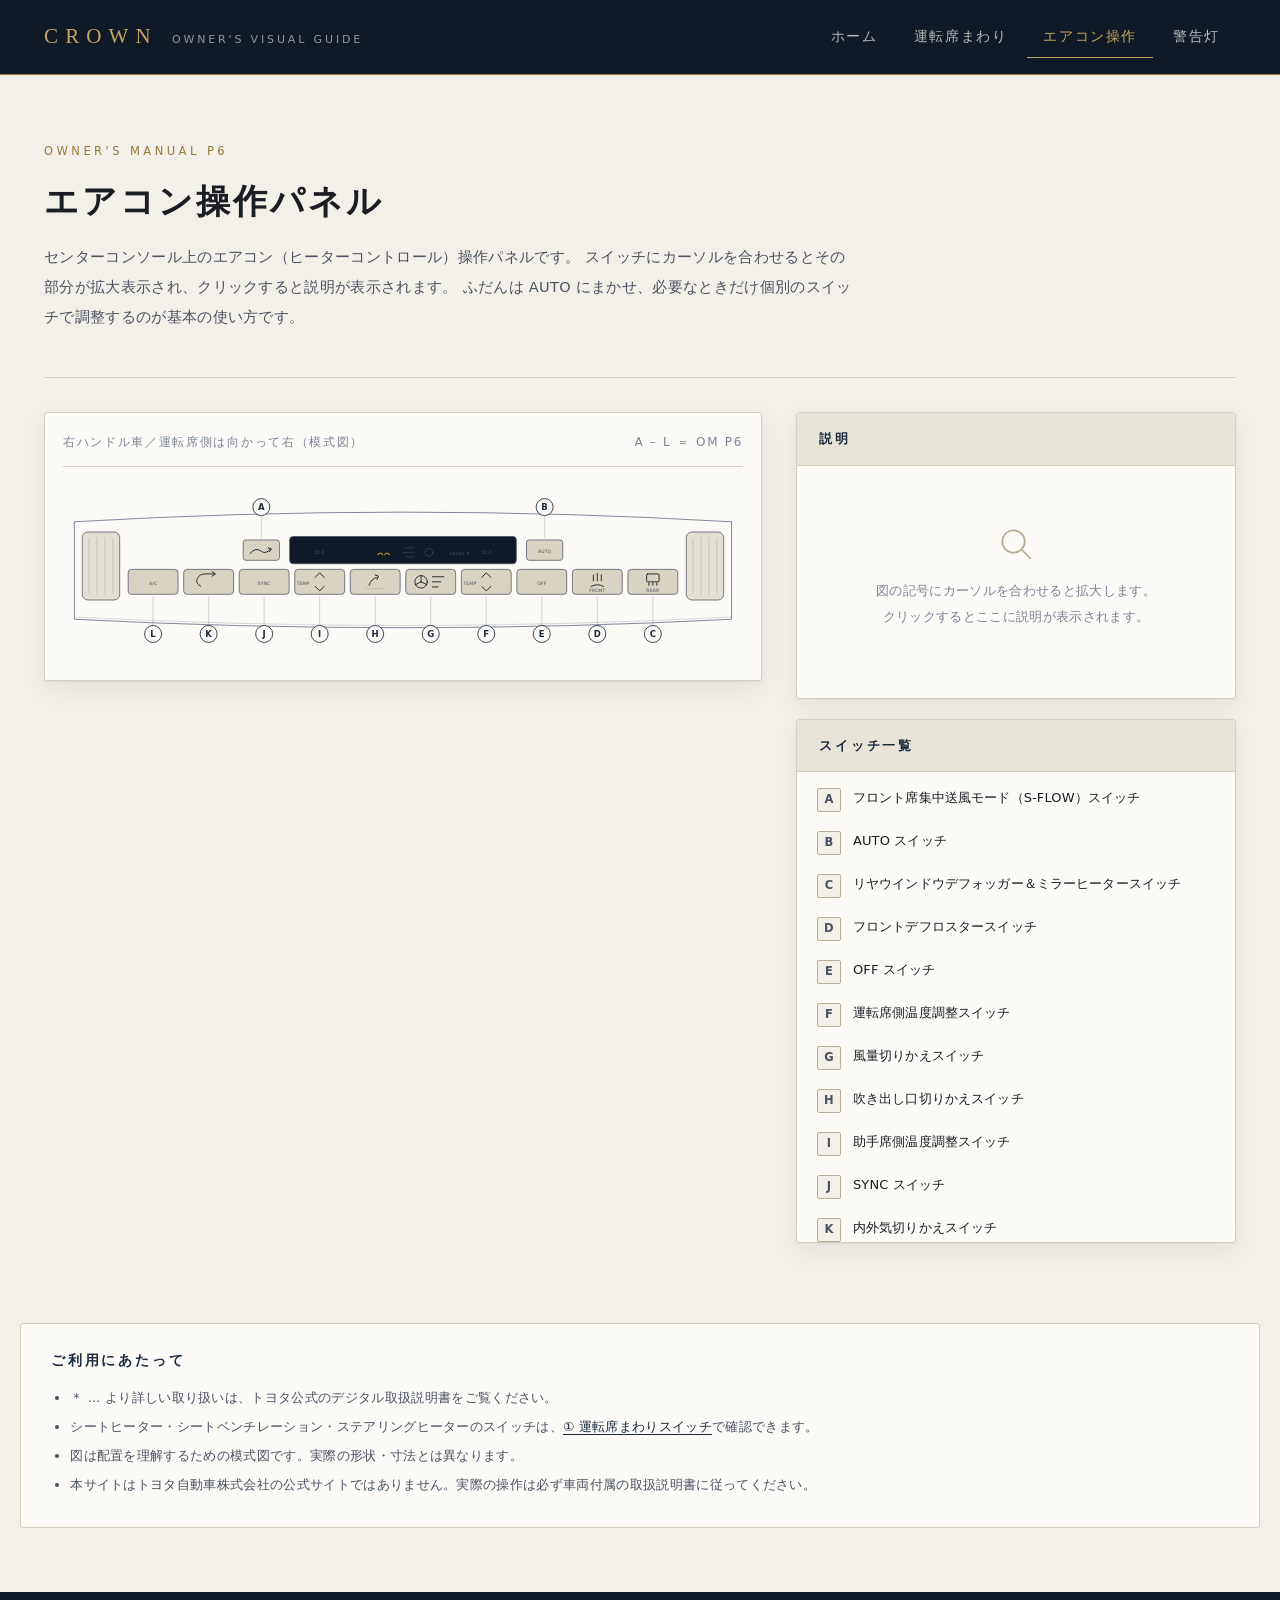
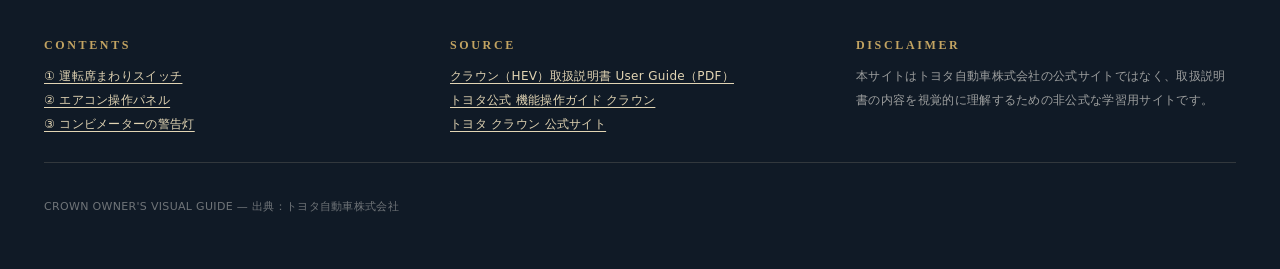
==== climate.html @ cce94509 "エアコン操作パネル・警告灯・トップページを追加 - climate.html: OM P6 のエアコン操作スイッチ A-L - meter.html: OM P7 の警告灯 20 種を緊急度別に整理、" ====
<!DOCTYPE html>
<html lang="ja">
<head>
<meta charset="utf-8">
<meta name="viewport" content="width=device-width, initial-scale=1">
<title>エアコン操作パネル ｜ CROWN オーナーズガイド</title>
<meta name="description" content="トヨタ クラウン（HEV）のエアコン（ヒーターコントロール）操作パネルの各スイッチを、ホバー拡大・クリック説明で確認できます。取扱説明書 P6 に対応。">
<link rel="stylesheet" href="assets/css/style.css">
</head>
<body>

<header class="site-header">
  <div class="wrap site-header__inner">
    <a class="brand" href="index.html">
      <span class="brand__mark">CROWN</span>
      <span class="brand__sub">OWNER'S VISUAL GUIDE</span>
    </a>
    <nav class="site-nav" aria-label="コンテンツ">
      <a href="index.html">ホーム</a>
      <a href="cockpit.html">運転席まわり</a>
      <a href="climate.html" aria-current="page">エアコン操作</a>
      <a href="meter.html">警告灯</a>
    </nav>
  </div>
</header>

<main>

  <div class="wrap">
    <div class="page-head">
      <p class="page-head__eyebrow">OWNER'S MANUAL P6</p>
      <h1>エアコン操作パネル</h1>
      <p class="page-head__lead">
        センターコンソール上のエアコン（ヒーターコントロール）操作パネルです。
        スイッチにカーソルを合わせるとその部分が拡大表示され、クリックすると説明が表示されます。
        ふだんは AUTO にまかせ、必要なときだけ個別のスイッチで調整するのが基本の使い方です。
      </p>
    </div>
  </div>

  <div class="wrap">
    <div class="explorer">

      <!-- ============================ 図 ============================ -->
      <section class="stage" aria-label="エアコン操作パネルの図">
        <div class="stage__caption">
          <span>右ハンドル車／運転席側は向かって右（模式図）</span>
          <span>A – L ＝ OM P6</span>
        </div>

        <svg class="diagram" viewBox="0 60 1200 320" role="img"
             aria-label="エアコン操作パネルの図。各スイッチは記号 A から L で示されています。">

          <!-- ============ アートワーク ============ -->
          <g id="art-climate">

            <!-- パネル土台 -->
            <path class="art-body" d="M20 132 q 580 -34, 1160 0 l 0 172 q -580 30, -1160 0 Z"/>
            <path class="art-hair" d="M20 300 q 580 30, 1160 0"/>

            <!-- 左右の吹き出し口 -->
            <rect class="art-inset" x="34" y="150" width="66" height="120" rx="10"/>
            <path class="art-hair" d="M46 162 V 258 M60 160 V 260 M74 160 V 260 M88 162 V 258"/>
            <rect class="art-inset" x="1100" y="150" width="66" height="120" rx="10"/>
            <path class="art-hair" d="M1112 162 V 258 M1126 160 V 260 M1140 160 V 260 M1154 162 V 258"/>

            <!-- 表示部 -->
            <rect class="art-screen" x="400" y="158" width="400" height="48" rx="6"/>
            <text class="art-micro" x="452" y="188" font-size="20" fill="#bccfe8">20.0</text>
            <text class="art-micro" x="748" y="188" font-size="20" fill="#bccfe8">20.0</text>
            <path class="tell-amb" d="M556 190 q4 -6, 8 0 M568 190 q4 -6, 8 0" stroke-width="1.4" opacity=".9"/>
            <path class="art-hair" d="M600 186 h20 M604 178 h16 M604 194 h16" stroke="#7d8ba3"/>
            <circle class="art-hair" cx="646" cy="186" r="7" stroke="#7d8ba3"/>
            <text class="art-micro" x="700" y="190" fill="#7d8ba3">nanoe X</text>

            <!-- A：S-FLOW -->
            <rect class="art-key" x="318" y="164" width="64" height="36" rx="5"/>
            <path class="art-glyph" d="M330 188 q10 -12, 20 -4 q8 6, 16 -4" stroke-width="1.4"/>
            <path class="art-glyph" d="M362 178 l6 2 -4 5" stroke-width="1.4"/>

            <!-- B：AUTO -->
            <rect class="art-key" x="818" y="164" width="64" height="36" rx="5"/>
            <text class="art-micro" x="850" y="187" font-size="13">AUTO</text>

            <!-- 下段 10 個のスイッチ -->
            <rect class="art-key" x="115" y="216" width="88" height="44" rx="6"/>
            <text class="art-micro" x="159" y="243" font-size="14">A/C</text>

            <rect class="art-key" x="213" y="216" width="88" height="44" rx="6"/>
            <path class="art-glyph" d="M243 246 q-10 -6, -6 -14 q4 -8, 14 -8 h16" stroke-width="1.5"/>
            <path class="art-glyph" d="M263 220 l6 4 -6 4" stroke-width="1.5"/>

            <rect class="art-key" x="311" y="216" width="88" height="44" rx="6"/>
            <text class="art-micro" x="355" y="243" font-size="13">SYNC</text>

            <rect class="art-key" x="409" y="216" width="88" height="44" rx="6"/>
            <path class="art-glyph" d="M445 230 l8 -8 8 8" stroke-width="1.6"/>
            <path class="art-glyph" d="M445 246 l8 8 8 -8" stroke-width="1.6"/>
            <text class="art-micro" x="424" y="243" font-size="8">TEMP</text>

            <rect class="art-key" x="507" y="216" width="88" height="44" rx="6"/>
            <path class="art-glyph" d="M540 244 q4 -12, 14 -14" stroke-width="1.5"/>
            <path class="art-glyph" d="M551 226 l6 2 -3 6" stroke-width="1.5"/>
            <path class="art-hair" d="M534 250 h32"/>

            <rect class="art-key" x="605" y="216" width="88" height="44" rx="6"/>
            <circle class="art-glyph" cx="632" cy="238" r="11" stroke-width="1.4"/>
            <path class="art-glyph" d="M632 238 V 227 M632 238 l10 5 M632 238 l-10 5" stroke-width="1.4"/>
            <path class="art-glyph" d="M652 229 h20 M652 238 h15 M652 247 h10" stroke-width="1.4"/>

            <rect class="art-key" x="703" y="216" width="88" height="44" rx="6"/>
            <path class="art-glyph" d="M739 230 l8 -8 8 8" stroke-width="1.6"/>
            <path class="art-glyph" d="M739 246 l8 8 8 -8" stroke-width="1.6"/>
            <text class="art-micro" x="718" y="243" font-size="8">TEMP</text>

            <rect class="art-key" x="801" y="216" width="88" height="44" rx="6"/>
            <text class="art-micro" x="845" y="243" font-size="14">OFF</text>

            <rect class="art-key" x="899" y="216" width="88" height="44" rx="6"/>
            <path class="art-glyph" d="M932 246 q11 -6, 22 0" stroke-width="1.5"/>
            <path class="art-glyph" d="M936 236 v-10 M943 236 v-13 M950 236 v-10" stroke-width="1.4"/>
            <text class="art-micro" x="943" y="256" font-size="7">FRONT</text>

            <rect class="art-key" x="997" y="216" width="88" height="44" rx="6"/>
            <rect class="art-glyph" x="1030" y="224" width="22" height="14" rx="2" stroke-width="1.4"/>
            <path class="art-glyph" d="M1034 244 v-4 M1041 244 v-4 M1048 244 v-4" stroke-width="1.4"/>
            <text class="art-micro" x="1041" y="256" font-size="7">REAR</text>
          </g>

          <!-- ============ ホットスポット ============ -->
          <g class="hotspots">

            <g class="hotspot" data-id="A">
              <path class="leader" d="M350 122 V 160"/>
              <rect class="hit" x="312" y="158" width="76" height="48" rx="6"/>
              <rect class="halo" x="314" y="160" width="72" height="44" rx="6"/>
              <circle class="badge-dot" cx="350" cy="106" r="15"/>
              <text class="badge-txt" x="350" y="106">A</text>
            </g>

            <g class="hotspot" data-id="B">
              <path class="leader" d="M850 122 V 160"/>
              <rect class="hit" x="812" y="158" width="76" height="48" rx="6"/>
              <rect class="halo" x="814" y="160" width="72" height="44" rx="6"/>
              <circle class="badge-dot" cx="850" cy="106" r="15"/>
              <text class="badge-txt" x="850" y="106">B</text>
            </g>

            <g class="hotspot" data-id="L">
              <path class="leader" d="M159 314 V 264"/>
              <rect class="hit" x="111" y="212" width="96" height="52" rx="7"/>
              <rect class="halo" x="113" y="214" width="92" height="48" rx="7"/>
              <circle class="badge-dot" cx="159" cy="330" r="15"/>
              <text class="badge-txt" x="159" y="330">L</text>
            </g>

            <g class="hotspot" data-id="K">
              <path class="leader" d="M257 314 V 264"/>
              <rect class="hit" x="209" y="212" width="96" height="52" rx="7"/>
              <rect class="halo" x="211" y="214" width="92" height="48" rx="7"/>
              <circle class="badge-dot" cx="257" cy="330" r="15"/>
              <text class="badge-txt" x="257" y="330">K</text>
            </g>

            <g class="hotspot" data-id="J">
              <path class="leader" d="M355 314 V 264"/>
              <rect class="hit" x="307" y="212" width="96" height="52" rx="7"/>
              <rect class="halo" x="309" y="214" width="92" height="48" rx="7"/>
              <circle class="badge-dot" cx="355" cy="330" r="15"/>
              <text class="badge-txt" x="355" y="330">J</text>
            </g>

            <g class="hotspot" data-id="I">
              <path class="leader" d="M453 314 V 264"/>
              <rect class="hit" x="405" y="212" width="96" height="52" rx="7"/>
              <rect class="halo" x="407" y="214" width="92" height="48" rx="7"/>
              <circle class="badge-dot" cx="453" cy="330" r="15"/>
              <text class="badge-txt" x="453" y="330">I</text>
            </g>

            <g class="hotspot" data-id="H">
              <path class="leader" d="M551 314 V 264"/>
              <rect class="hit" x="503" y="212" width="96" height="52" rx="7"/>
              <rect class="halo" x="505" y="214" width="92" height="48" rx="7"/>
              <circle class="badge-dot" cx="551" cy="330" r="15"/>
              <text class="badge-txt" x="551" y="330">H</text>
            </g>

            <g class="hotspot" data-id="G">
              <path class="leader" d="M649 314 V 264"/>
              <rect class="hit" x="601" y="212" width="96" height="52" rx="7"/>
              <rect class="halo" x="603" y="214" width="92" height="48" rx="7"/>
              <circle class="badge-dot" cx="649" cy="330" r="15"/>
              <text class="badge-txt" x="649" y="330">G</text>
            </g>

            <g class="hotspot" data-id="F">
              <path class="leader" d="M747 314 V 264"/>
              <rect class="hit" x="699" y="212" width="96" height="52" rx="7"/>
              <rect class="halo" x="701" y="214" width="92" height="48" rx="7"/>
              <circle class="badge-dot" cx="747" cy="330" r="15"/>
              <text class="badge-txt" x="747" y="330">F</text>
            </g>

            <g class="hotspot" data-id="E">
              <path class="leader" d="M845 314 V 264"/>
              <rect class="hit" x="797" y="212" width="96" height="52" rx="7"/>
              <rect class="halo" x="799" y="214" width="92" height="48" rx="7"/>
              <circle class="badge-dot" cx="845" cy="330" r="15"/>
              <text class="badge-txt" x="845" y="330">E</text>
            </g>

            <g class="hotspot" data-id="D">
              <path class="leader" d="M943 314 V 264"/>
              <rect class="hit" x="895" y="212" width="96" height="52" rx="7"/>
              <rect class="halo" x="897" y="214" width="92" height="48" rx="7"/>
              <circle class="badge-dot" cx="943" cy="330" r="15"/>
              <text class="badge-txt" x="943" y="330">D</text>
            </g>

            <g class="hotspot" data-id="C">
              <path class="leader" d="M1041 314 V 264"/>
              <rect class="hit" x="993" y="212" width="96" height="52" rx="7"/>
              <rect class="halo" x="995" y="214" width="92" height="48" rx="7"/>
              <circle class="badge-dot" cx="1041" cy="330" r="15"/>
              <text class="badge-txt" x="1041" y="330">C</text>
            </g>
          </g>
        </svg>

        <!-- ルーペ -->
        <div class="loupe" aria-hidden="true">
          <svg viewBox="0 60 1200 320" preserveAspectRatio="xMidYMid slice">
            <use href="#art-climate"></use>
          </svg>
          <div class="loupe__label"></div>
        </div>
      </section>

      <!-- ============================ 一覧・詳細 ============================ -->
      <div class="side">

        <section class="panel detail" aria-live="polite">
          <h2 class="panel__head">説明</h2>
          <div class="detail__body">
            <div class="detail__placeholder">
              <svg viewBox="0 0 32 32" fill="none" stroke="currentColor" stroke-width="1.4" aria-hidden="true">
                <circle cx="14" cy="14" r="9"/><path d="M20.5 20.5 L28 28"/>
              </svg>
              図の記号にカーソルを合わせると拡大します。<br>
              クリックするとここに説明が表示されます。
            </div>
          </div>
        </section>

        <section class="panel">
          <h2 class="panel__head">スイッチ一覧</h2>
          <ul class="index-list"></ul>
        </section>

      </div>
    </div>
  </div>

  <div class="wrap notes">
    <div class="notes__inner">
      <h2>ご利用にあたって</h2>
      <ul>
        <li>＊ … より詳しい取り扱いは、トヨタ公式のデジタル取扱説明書をご覧ください。</li>
        <li>シートヒーター・シートベンチレーション・ステアリングヒーターのスイッチは、<a href="cockpit.html">① 運転席まわりスイッチ</a>で確認できます。</li>
        <li>図は配置を理解するための模式図です。実際の形状・寸法とは異なります。</li>
        <li>本サイトはトヨタ自動車株式会社の公式サイトではありません。実際の操作は必ず車両付属の取扱説明書に従ってください。</li>
      </ul>
    </div>
  </div>

</main>

<footer class="site-footer">
  <div class="wrap">
    <div class="site-footer__grid">
      <div>
        <h3>CONTENTS</h3>
        <ul>
          <li><a href="cockpit.html">① 運転席まわりスイッチ</a></li>
          <li><a href="climate.html">② エアコン操作パネル</a></li>
          <li><a href="meter.html">③ コンビメーターの警告灯</a></li>
        </ul>
      </div>
      <div>
        <h3>SOURCE</h3>
        <ul>
          <li><a href="https://manual.toyota.jp/pdf/crown/CROWN-HEV_UG_JP_M30K22_1_2504.pdf" rel="noopener">クラウン（HEV）取扱説明書 User Guide（PDF）</a></li>
          <li><a href="https://toyota.jp/function-guide/crown/" rel="noopener">トヨタ公式 機能操作ガイド クラウン</a></li>
          <li><a href="https://toyota.jp/crown/" rel="noopener">トヨタ クラウン 公式サイト</a></li>
        </ul>
      </div>
      <div>
        <h3>DISCLAIMER</h3>
        <p style="margin:0">
          本サイトはトヨタ自動車株式会社の公式サイトではなく、取扱説明書の内容を視覚的に理解するための非公式な学習用サイトです。
        </p>
      </div>
    </div>
    <p class="site-footer__base">CROWN OWNER'S VISUAL GUIDE — 出典：トヨタ自動車株式会社</p>
  </div>
</footer>

<script src="assets/js/explorer.js"></script>
<script src="assets/js/data-climate.js"></script>
<script>CrownExplorer.init(window.CROWN_DATA_CLIMATE);</script>
</body>
</html>
---- assets/css/style.css ----
@charset "utf-8";

/* =====================================================================
   CROWN OWNER'S GUIDE — 共通スタイル
   高貴・落ち着きを基調とした配色と組版。色は必ずこの :root から取る。
   ===================================================================== */

:root {
  /* ---- 地色（生成り／和紙） ---- */
  --paper:        #f3f0e9;
  --paper-raised: #fbfaf7;
  --paper-sunk:   #e9e4d9;

  /* ---- 墨 ---- */
  --ink:          #1a1d23;
  --ink-mid:      #4a5160;
  --ink-soft:     #7b8394;

  /* ---- 差し色 ---- */
  --navy:         #1c2b3d;
  --navy-deep:    #101a26;
  --gold:         #977a3a;
  --gold-bright:  #c3a462;
  --gold-pale:    #e2d5b4;

  /* ---- 罫 ---- */
  --rule:         #d6cfc0;
  --rule-strong:  #b9ae98;

  /* ---- 警告色（OM の表記に厳密に一致させること） ---- */
  --warn-red:     #d0342a;
  --warn-amber:   #e0a52c;
  --warn-green:   #4c9a5e;
  --meter-bg:     #0a0d12;

  /* ---- 書体 ---- */
  --font-serif: "Yu Mincho", "YuMincho", "Hiragino Mincho ProN", "Hiragino Mincho Pro",
                "HGS明朝E", "MS PMincho", serif;
  --font-sans:  "Yu Gothic", "YuGothic", "Hiragino Sans", "Hiragino Kaku Gothic ProN",
                "Noto Sans JP", "Meiryo", system-ui, sans-serif;

  /* ---- 寸法 ---- */
  --wrap: 1240px;
  --radius: 3px;
  --shadow-soft: 0 1px 2px rgba(26, 29, 35, .06), 0 8px 28px rgba(26, 29, 35, .07);
  --shadow-lift: 0 2px 6px rgba(26, 29, 35, .10), 0 18px 48px rgba(26, 29, 35, .14);
}

/* ---------------------------------------------------------------- reset */

*, *::before, *::after { box-sizing: border-box; }

html { -webkit-text-size-adjust: 100%; scroll-behavior: smooth; }

body {
  margin: 0;
  background: var(--paper);
  color: var(--ink);
  font-family: var(--font-sans);
  font-size: 16px;
  line-height: 1.9;
  letter-spacing: .02em;
  font-feature-settings: "palt" 1;
  -webkit-font-smoothing: antialiased;
}

img, svg { max-width: 100%; }
a { color: var(--navy); text-underline-offset: .25em; }
a:hover { color: var(--gold); }

h1, h2, h3, h4 {
  font-family: var(--font-serif);
  font-weight: 600;
  letter-spacing: .09em;
  line-height: 1.5;
  margin: 0;
}

:focus-visible {
  outline: 2px solid var(--gold);
  outline-offset: 3px;
}

.wrap {
  width: 100%;
  max-width: var(--wrap);
  margin-inline: auto;
  padding-inline: 24px;
}

.visually-hidden {
  position: absolute; width: 1px; height: 1px;
  margin: -1px; padding: 0; overflow: hidden;
  clip: rect(0 0 0 0); white-space: nowrap; border: 0;
}

/* ---------------------------------------------------------------- header */

.site-header {
  background: var(--navy-deep);
  color: var(--paper-raised);
  border-bottom: 1px solid var(--gold);
}

.site-header__inner {
  display: flex;
  align-items: center;
  justify-content: space-between;
  gap: 24px;
  min-height: 74px;
  flex-wrap: wrap;
}

.brand {
  display: flex;
  align-items: baseline;
  gap: 14px;
  text-decoration: none;
  color: inherit;
}

.brand__mark {
  font-family: var(--font-serif);
  font-size: 21px;
  letter-spacing: .34em;
  color: var(--gold-bright);
}

.brand__sub {
  font-size: 11px;
  letter-spacing: .26em;
  color: rgba(243, 240, 233, .58);
}

.site-nav {
  display: flex;
  gap: 4px;
  flex-wrap: wrap;
}

.site-nav a {
  display: block;
  padding: 8px 16px;
  font-size: 13.5px;
  letter-spacing: .12em;
  color: rgba(243, 240, 233, .74);
  text-decoration: none;
  border-bottom: 1px solid transparent;
  transition: color .2s, border-color .2s;
}

.site-nav a:hover { color: var(--gold-bright); }

.site-nav a[aria-current="page"] {
  color: var(--gold-bright);
  border-bottom-color: var(--gold-bright);
}

/* ---------------------------------------------------------------- hero */

.hero {
  background:
    radial-gradient(120% 150% at 50% -30%, #24374b 0%, var(--navy-deep) 62%);
  color: var(--paper-raised);
  padding: 84px 0 76px;
  text-align: center;
  position: relative;
}

.hero::after {
  content: "";
  position: absolute; inset-inline: 0; bottom: 0;
  height: 1px;
  background: linear-gradient(90deg, transparent, var(--gold), transparent);
}

.hero__crest {
  width: 54px; height: 54px;
  margin: 0 auto 26px;
  display: block;
  color: var(--gold-bright);
}

.hero h1 {
  font-size: clamp(28px, 4.4vw, 44px);
  letter-spacing: .14em;
  margin-bottom: 22px;
}

.hero__lead {
  max-width: 40em;
  margin: 0 auto;
  color: rgba(243, 240, 233, .72);
  font-size: 15px;
  line-height: 2.1;
}

/* ---------------------------------------------------------------- page head */

.page-head {
  padding: 54px 0 30px;
  border-bottom: 1px solid var(--rule);
}

.page-head__eyebrow {
  font-size: 11.5px;
  letter-spacing: .3em;
  color: var(--gold);
  margin-bottom: 14px;
}

.page-head h1 {
  font-size: clamp(24px, 3.4vw, 34px);
  margin-bottom: 16px;
}

.page-head__lead {
  max-width: 56em;
  color: var(--ink-mid);
  font-size: 14.5px;
  line-height: 2.05;
}

/* ---------------------------------------------------------------- index cards */

.card-grid {
  display: grid;
  grid-template-columns: repeat(auto-fit, minmax(280px, 1fr));
  gap: 28px;
  padding: 64px 0 20px;
}

.card {
  display: flex;
  flex-direction: column;
  background: var(--paper-raised);
  border: 1px solid var(--rule);
  border-radius: var(--radius);
  text-decoration: none;
  color: inherit;
  overflow: hidden;
  transition: transform .25s, box-shadow .25s, border-color .25s;
}

.card:hover {
  transform: translateY(-4px);
  box-shadow: var(--shadow-lift);
  border-color: var(--gold-pale);
}

.card__visual {
  background: var(--navy-deep);
  padding: 30px;
  display: grid;
  place-items: center;
  min-height: 172px;
}

.card__visual svg { width: 100%; height: auto; color: var(--gold-bright); }

.card__body { padding: 26px 28px 30px; }

.card__no {
  font-family: var(--font-serif);
  font-size: 12px;
  letter-spacing: .3em;
  color: var(--gold);
  display: block;
  margin-bottom: 10px;
}

.card__body h2 { font-size: 19px; margin-bottom: 12px; }

.card__body p {
  margin: 0;
  font-size: 13.5px;
  line-height: 1.95;
  color: var(--ink-mid);
}

.card__more {
  margin-top: 20px;
  font-size: 12.5px;
  letter-spacing: .16em;
  color: var(--gold);
}

/* ---------------------------------------------------------------- howto */

.howto {
  padding: 26px 0 8px;
}

.howto__list {
  list-style: none;
  margin: 0;
  padding: 0;
  display: grid;
  grid-template-columns: repeat(auto-fit, minmax(232px, 1fr));
  gap: 1px;
  background: var(--rule);
  border: 1px solid var(--rule);
  border-radius: var(--radius);
  overflow: hidden;
}

.howto__list li {
  background: var(--paper-raised);
  padding: 22px 24px;
}

.howto__list b {
  display: block;
  font-family: var(--font-serif);
  font-size: 14px;
  letter-spacing: .12em;
  margin-bottom: 8px;
}

.howto__list b::before {
  content: attr(data-step);
  display: inline-block;
  width: 22px; height: 22px;
  margin-right: 10px;
  border: 1px solid var(--gold);
  border-radius: 50%;
  color: var(--gold);
  font-size: 11px;
  line-height: 20px;
  text-align: center;
  vertical-align: 1px;
}

.howto__list span {
  font-size: 12.5px;
  line-height: 1.85;
  color: var(--ink-mid);
}

/* ====================================================================
   EXPLORER — 図・ルーペ・一覧・詳細
   ==================================================================== */

.explorer {
  display: grid;
  grid-template-columns: minmax(0, 1.55fr) minmax(316px, .95fr);
  gap: 34px;
  padding: 34px 0 72px;
  align-items: start;
}

/* ---- 左：図 ---- */

.stage {
  position: relative;
  background: var(--paper-raised);
  border: 1px solid var(--rule);
  border-radius: var(--radius);
  padding: 18px;
  box-shadow: var(--shadow-soft);
}

.stage--dark {
  background: var(--meter-bg);
  border-color: #2a3140;
}

.stage__caption {
  display: flex;
  align-items: baseline;
  justify-content: space-between;
  gap: 16px;
  flex-wrap: wrap;
  margin-bottom: 14px;
  padding-bottom: 12px;
  border-bottom: 1px solid var(--rule);
  font-size: 12px;
  letter-spacing: .14em;
  color: var(--ink-soft);
}

.stage--dark .stage__caption {
  border-bottom-color: #2a3140;
  color: #8b93a4;
}

.diagram { display: block; width: 100%; height: auto; }

/* ---- 図版（SVG アートワーク）の描線 ---- */

.art-body    { fill: var(--paper-raised); stroke: var(--ink-soft); stroke-width: 1.7;
               stroke-linejoin: round; }
.art-panel   { fill: #efece4; stroke: var(--ink-soft); stroke-width: 1.5; }
.art-inset   { fill: #e4dfd3; stroke: var(--ink-mid); stroke-width: 1.3; }
.art-key     { fill: #d9d3c4; stroke: var(--ink-mid); stroke-width: 1.3; }
.art-screen  { fill: var(--navy-deep); stroke: var(--ink-mid); stroke-width: 1.4; }
.art-line    { fill: none; stroke: var(--ink-soft); stroke-width: 1.6;
               stroke-linecap: round; stroke-linejoin: round; }
.art-hair    { fill: none; stroke: var(--ink-soft); stroke-width: 1;
               stroke-linecap: round; opacity: .5; }
.art-glyph   { fill: none; stroke: var(--ink); stroke-width: 1.6;
               stroke-linecap: round; stroke-linejoin: round; }
.art-glyph-f { fill: var(--ink); stroke: none; }
.art-cap     { font-family: var(--font-sans); font-size: 11px; letter-spacing: .1em;
               fill: var(--ink-soft); }
.art-micro   { font-family: var(--font-sans); font-size: 8px; letter-spacing: .04em;
               fill: var(--ink-mid); text-anchor: middle; }

/* 暗い舞台（メーター）用 */
.art-meter-face  { fill: #0d1119; stroke: #2f3949; stroke-width: 1.4; }
.art-meter-ring  { fill: none; stroke: #46566e; stroke-width: 2; }
.art-meter-hair  { fill: none; stroke: #354154; stroke-width: 1; }
.art-meter-cap   { font-family: var(--font-sans); font-size: 10px; letter-spacing: .12em;
                   fill: #6f7b8e; }
.tell-red    { fill: none; stroke: var(--warn-red);   stroke-width: 2;
               stroke-linecap: round; stroke-linejoin: round; }
.tell-red-f  { fill: var(--warn-red);   stroke: none; }
.tell-amb    { fill: none; stroke: var(--warn-amber); stroke-width: 2;
               stroke-linecap: round; stroke-linejoin: round; }
.tell-amb-f  { fill: var(--warn-amber); stroke: none; }
.tell-txt-r  { font-family: var(--font-sans); font-weight: 700; fill: var(--warn-red);
               text-anchor: middle; }
.tell-txt-a  { font-family: var(--font-sans); font-weight: 700; fill: var(--warn-amber);
               text-anchor: middle; }

/* ---- ホットスポット ---- */

.hotspot { cursor: pointer; }
.hotspot .hit { fill: transparent; }

.hotspot .halo {
  fill: none;
  stroke: var(--gold-bright);
  stroke-width: 2;
  opacity: 0;
  transform-box: fill-box;
  transform-origin: center;
  transform: scale(.86);
  transition: opacity .22s ease, transform .22s ease;
}

.hotspot .badge-dot {
  fill: var(--paper-raised);
  stroke: var(--navy);
  stroke-width: 1.5;
  transition: fill .2s, stroke .2s;
}

.hotspot .badge-txt {
  font-family: var(--font-sans);
  font-size: 15px;
  font-weight: 700;
  fill: var(--navy);
  text-anchor: middle;
  dominant-baseline: central;
  pointer-events: none;
  transition: fill .2s;
}

.hotspot .leader {
  stroke: var(--ink-soft);
  stroke-width: 1;
  fill: none;
  opacity: .55;
  transition: stroke .2s, opacity .2s;
}

/* ステアリングスイッチ（OM P5）は記号が A から重複するため塗りで区別する */
.hotspot--steer .badge-dot { fill: var(--navy); stroke: var(--navy); }
.hotspot--steer .badge-txt { fill: var(--gold-bright); }

.stage--dark .hotspot .badge-dot { fill: #10151d; stroke: var(--gold-bright); }
.stage--dark .hotspot .badge-txt { fill: var(--gold-bright); }
.stage--dark .hotspot .leader    { stroke: #5d6779; }

/* 強調（ホバー／選択） */
.hotspot.is-active .halo,
.hotspot:hover .halo,
.hotspot:focus-visible .halo {
  opacity: 1;
  transform: scale(1);
}

.hotspot.is-active .badge-dot,
.hotspot:hover .badge-dot,
.hotspot:focus-visible .badge-dot {
  fill: var(--gold);
  stroke: var(--gold);
}

.hotspot.is-active .badge-txt,
.hotspot:hover .badge-txt,
.hotspot:focus-visible .badge-txt {
  fill: #fff;
}

.hotspot.is-active .leader,
.hotspot:hover .leader { stroke: var(--gold); opacity: 1; }

/* 選択中は他を沈める */
.diagram.is-dimmed .hotspot:not(.is-active):not(:hover) { opacity: .42; }
.hotspot { transition: opacity .25s; }

/* ---- ルーペ ---- */

.loupe {
  position: absolute;
  top: 22px;
  right: 22px;
  width: 224px;
  height: 224px;
  border: 1px solid var(--gold);
  border-radius: 50%;
  overflow: hidden;
  background: var(--paper-raised);
  box-shadow: var(--shadow-lift);
  opacity: 0;
  visibility: hidden;
  transform: scale(.94);
  transition: opacity .2s ease, transform .2s ease, visibility .2s;
  pointer-events: none;
  z-index: 4;
}

.stage--dark .loupe { background: var(--meter-bg); }

.loupe.is-visible { opacity: 1; visibility: visible; transform: scale(1); }

.loupe svg { display: block; width: 100%; height: 100%; }

.loupe__label {
  position: absolute;
  inset-inline: 0;
  bottom: 0;
  background: rgba(16, 26, 38, .88);
  color: var(--gold-pale);
  font-size: 10.5px;
  letter-spacing: .1em;
  text-align: center;
  padding: 7px 10px;
  line-height: 1.5;
}

/* ---- 右：一覧＋詳細 ---- */

.side { position: sticky; top: 18px; display: grid; gap: 20px; }

.panel {
  background: var(--paper-raised);
  border: 1px solid var(--rule);
  border-radius: var(--radius);
  box-shadow: var(--shadow-soft);
}

.panel__head {
  padding: 16px 22px;
  border-bottom: 1px solid var(--rule);
  font-family: var(--font-serif);
  font-size: 13px;
  letter-spacing: .22em;
  color: var(--navy);
  background: var(--paper-sunk);
}

/* 詳細 */

.detail__body { padding: 24px 24px 26px; min-height: 232px; }

.detail__placeholder {
  color: var(--ink-soft);
  font-size: 13px;
  line-height: 2;
  text-align: center;
  padding: 34px 6px;
}

.detail__placeholder svg {
  width: 40px; height: 40px;
  margin: 0 auto 14px;
  display: block;
  color: var(--rule-strong);
}

.detail__badge {
  display: inline-grid;
  place-items: center;
  min-width: 30px; height: 30px;
  padding-inline: 8px;
  border: 1px solid var(--gold);
  border-radius: 2px;
  color: var(--gold);
  font-size: 14px;
  font-weight: 700;
  margin-bottom: 14px;
}

.detail__title {
  font-family: var(--font-serif);
  font-size: 19px;
  line-height: 1.6;
  letter-spacing: .05em;
  margin: 0 0 6px;
}

.detail__tags {
  display: flex;
  flex-wrap: wrap;
  gap: 6px;
  margin: 12px 0 16px;
}

.tag {
  font-size: 11px;
  letter-spacing: .08em;
  line-height: 1.7;
  padding: 2px 10px;
  border-radius: 999px;
  border: 1px solid var(--rule-strong);
  color: var(--ink-mid);
  background: var(--paper);
}

.tag--red   { border-color: var(--warn-red);   color: var(--warn-red); }
.tag--amber { border-color: #b5851f;           color: #90680f; }
.tag--green { border-color: var(--warn-green); color: #35704a; }
.tag--gold  { border-color: var(--gold);       color: var(--gold); }

.detail__desc {
  margin: 0;
  font-size: 14px;
  line-height: 2.05;
  color: var(--ink);
}

.detail__note {
  margin: 16px 0 0;
  padding: 12px 14px;
  background: var(--paper-sunk);
  border-left: 2px solid var(--gold-pale);
  font-size: 12.5px;
  line-height: 1.9;
  color: var(--ink-mid);
}

.detail__source {
  margin: 18px 0 0;
  padding-top: 14px;
  border-top: 1px solid var(--rule);
  font-size: 11.5px;
  line-height: 1.85;
  color: var(--ink-soft);
}

/* 一覧 */

.index-list { list-style: none; margin: 0; padding: 6px; max-height: 470px; overflow-y: auto; }

.index-list__group {
  padding: 14px 16px 6px;
  font-size: 11px;
  letter-spacing: .18em;
  color: var(--gold);
}

.index-list button {
  display: flex;
  align-items: flex-start;
  gap: 12px;
  width: 100%;
  padding: 9px 14px;
  background: none;
  border: 0;
  border-radius: 2px;
  font: inherit;
  font-size: 13px;
  line-height: 1.7;
  letter-spacing: .01em;
  color: var(--ink);
  text-align: left;
  cursor: pointer;
  transition: background .18s, color .18s;
}

.index-list button:hover { background: var(--paper-sunk); }

.index-list button.is-active {
  background: var(--navy);
  color: var(--paper-raised);
}

.index-list__key {
  flex: none;
  display: grid;
  place-items: center;
  min-width: 24px; height: 24px;
  padding-inline: 5px;
  margin-top: 1px;
  border: 1px solid var(--rule-strong);
  border-radius: 2px;
  font-size: 11.5px;
  font-weight: 700;
  color: var(--ink-mid);
  background: var(--paper);
}

.index-list button.is-active .index-list__key {
  border-color: var(--gold-bright);
  background: transparent;
  color: var(--gold-bright);
}

.index-list__key--icon { padding: 2px; background: #10151d; border-color: #2a3140; }
.index-list__key--icon svg { width: 18px; height: 18px; display: block; }

/* 凡例 */

.legend {
  display: flex;
  flex-wrap: wrap;
  gap: 8px 22px;
  padding: 16px 0 0;
  font-size: 12px;
  color: var(--ink-mid);
}

.legend span::before {
  content: "";
  display: inline-block;
  width: 10px; height: 10px;
  margin-right: 8px;
  border-radius: 50%;
  vertical-align: 0;
}

.legend .lg-red::before   { background: var(--warn-red); }
.legend .lg-amber::before { background: var(--warn-amber); }
.legend .lg-green::before { background: var(--warn-green); }

/* ---------------------------------------------------------------- notes */

.notes {
  padding: 8px 0 64px;
}

.notes__inner {
  border: 1px solid var(--rule);
  border-radius: var(--radius);
  background: var(--paper-raised);
  padding: 26px 30px;
}

.notes h2 {
  font-size: 14px;
  letter-spacing: .2em;
  margin-bottom: 14px;
  color: var(--navy);
}

.notes ul { margin: 0; padding-left: 1.2em; }

.notes li {
  font-size: 12.5px;
  line-height: 2;
  color: var(--ink-mid);
  margin-bottom: 4px;
}

/* ---------------------------------------------------------------- footer */

.site-footer {
  background: var(--navy-deep);
  color: rgba(243, 240, 233, .62);
  padding: 44px 0 40px;
  font-size: 12px;
  line-height: 2;
}

.site-footer a { color: var(--gold-pale); }

.site-footer__grid {
  display: grid;
  grid-template-columns: repeat(auto-fit, minmax(260px, 1fr));
  gap: 26px;
  padding-bottom: 26px;
  border-bottom: 1px solid rgba(226, 213, 180, .16);
}

.site-footer h3 {
  font-size: 12px;
  letter-spacing: .22em;
  color: var(--gold-bright);
  margin-bottom: 10px;
}

.site-footer ul { list-style: none; margin: 0; padding: 0; }

.site-footer__base {
  padding-top: 22px;
  font-size: 11px;
  color: rgba(243, 240, 233, .42);
}

/* ---------------------------------------------------------------- responsive */

@media (max-width: 1080px) {
  .explorer { grid-template-columns: 1fr; }
  .side { position: static; }
  .index-list { max-height: 340px; }
}

@media (max-width: 720px) {
  body { font-size: 15px; }
  .wrap { padding-inline: 18px; }
  .site-header__inner { min-height: 0; padding-block: 14px; }
  .site-nav { width: 100%; }
  .site-nav a { padding: 6px 12px; font-size: 12.5px; }
  .hero { padding: 58px 0 52px; }
  .card-grid { padding-top: 44px; gap: 20px; }
  .stage { padding: 12px; }
  .loupe { width: 148px; height: 148px; top: 14px; right: 14px; }
  .loupe__label { font-size: 9.5px; padding: 5px 6px; }
  .explorer { padding-bottom: 48px; }
}

@media (prefers-reduced-motion: reduce) {
  *, *::before, *::after {
    animation-duration: .01ms !important;
    transition-duration: .01ms !important;
    scroll-behavior: auto !important;
  }
}

@media print {
  .site-header, .site-footer, .loupe { display: none; }
  .explorer { grid-template-columns: 1fr; }
}
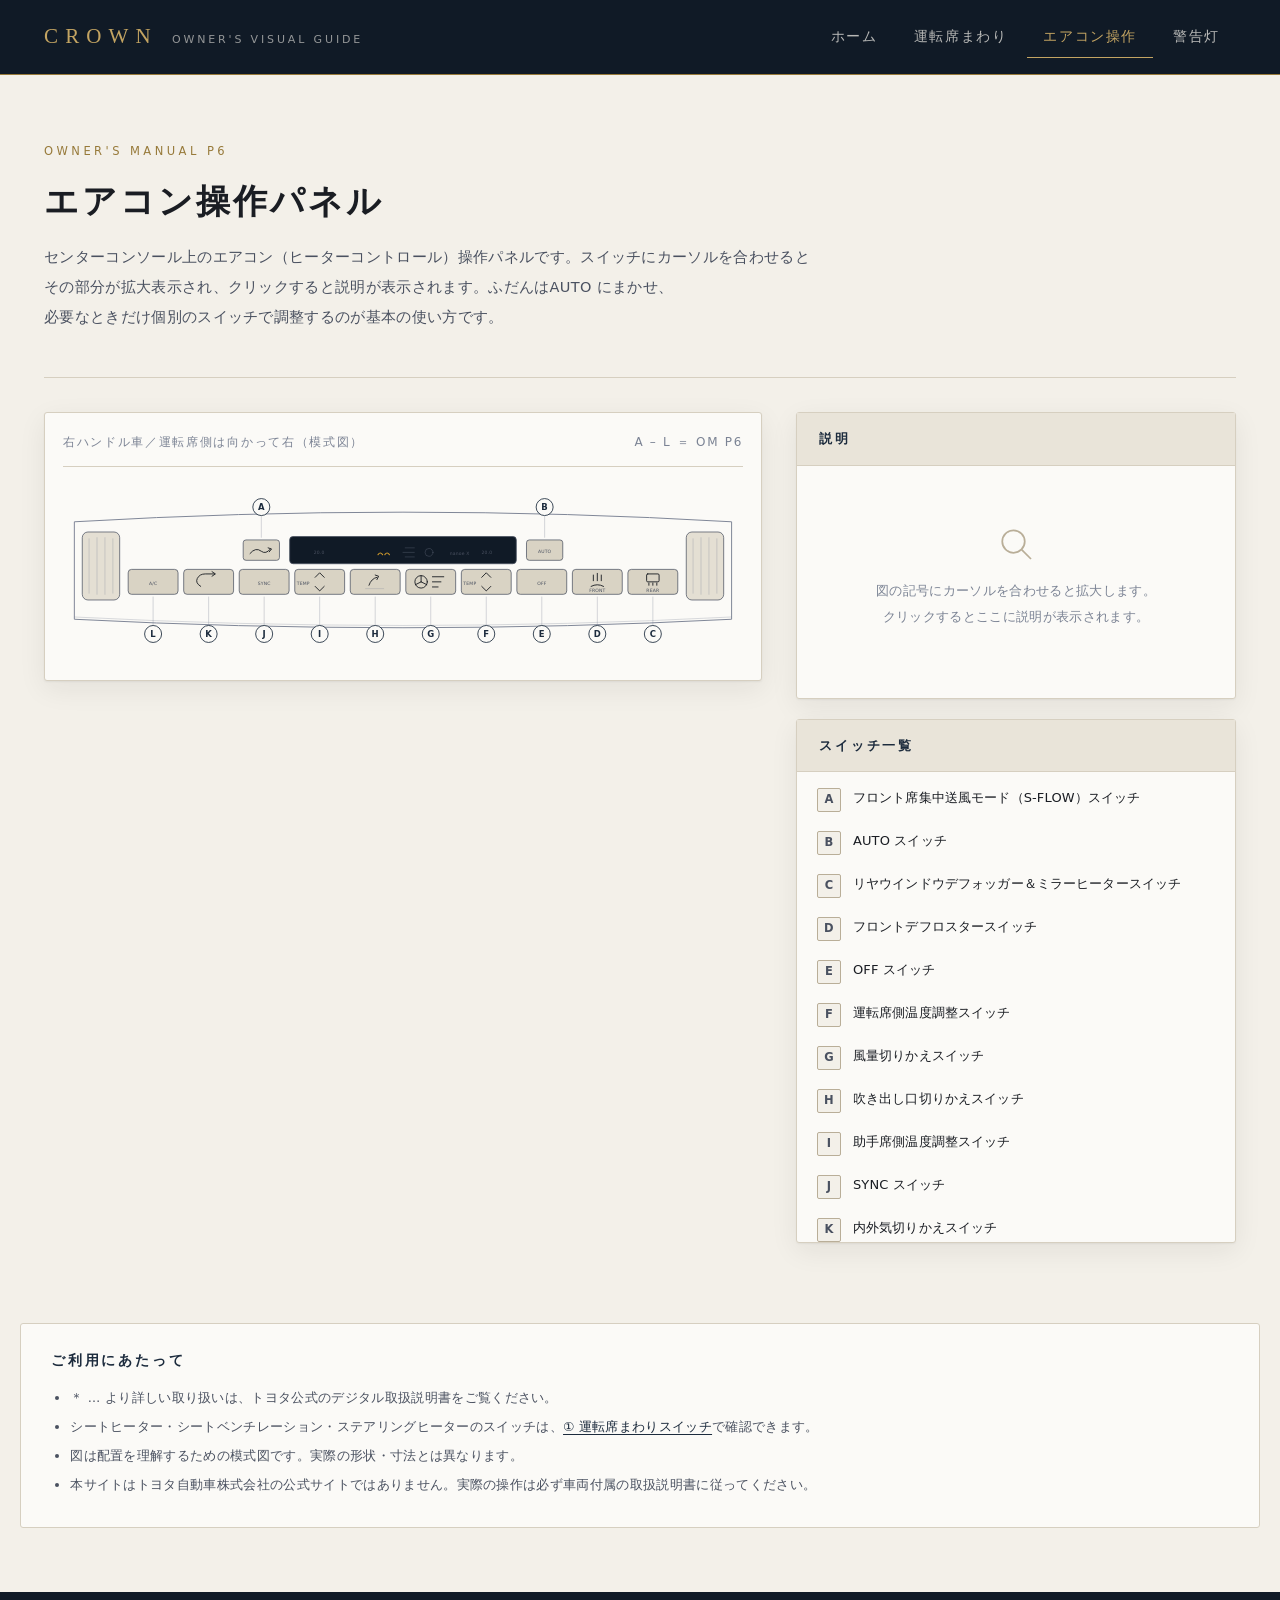
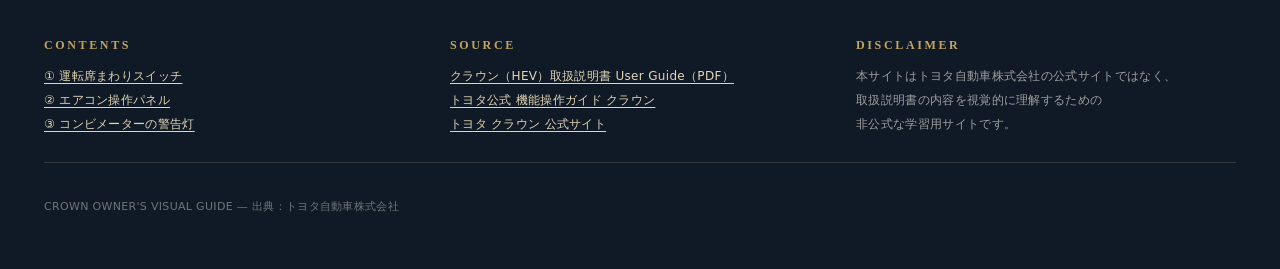
==== commit f541b71b: "日本語の折り返しを文節単位にし、図外クリックでズームを解除 - CSS: word-break:auto-phrase / line-break:strict と .nw（改行禁止）を追加 - HTM" ====
--- a/climate.html
+++ b/climate.html
@@ -30,11 +30,23 @@
     <div class="page-head">
       <p class="page-head__eyebrow">OWNER'S MANUAL P6</p>
       <h1>エアコン操作パネル</h1>
-      <p class="page-head__lead">
-        センターコンソール上のエアコン（ヒーターコントロール）操作パネルです。
-        スイッチにカーソルを合わせるとその部分が拡大表示され、クリックすると説明が表示されます。
-        ふだんは AUTO にまかせ、必要なときだけ個別のスイッチで調整するのが基本の使い方です。
-      </p>
+      <p class="page-head__lead"><span class="nw">センターコンソール上の</span
+        ><span class="nw">エアコン</span
+        ><span class="nw">（ヒーターコントロール）</span
+        ><span class="nw">操作パネルです。</span
+        ><span class="nw">スイッチに</span
+        ><span class="nw">カーソルを合わせると</span
+        ><span class="nw">その部分が</span
+        ><span class="nw">拡大表示され、</span
+        ><span class="nw">クリックすると</span
+        ><span class="nw">説明が</span
+        ><span class="nw">表示されます。</span
+        ><span class="nw">ふだんは</span
+        ><span class="nw">AUTO にまかせ、</span
+        ><span class="nw">必要なときだけ</span
+        ><span class="nw">個別のスイッチで</span
+        ><span class="nw">調整するのが</span
+        ><span class="nw">基本の使い方です。</span></p>
     </div>
   </div>
 
@@ -44,190 +56,193 @@
       <!-- ============================ 図 ============================ -->
       <section class="stage" aria-label="エアコン操作パネルの図">
         <div class="stage__caption">
-          <span>右ハンドル車／運転席側は向かって右（模式図）</span>
+          <span><span class="nw">右ハンドル車／</span><span class="nw">運転席側は</span><span class="nw">向かって右</span><span class="nw">（模式図）</span></span>
           <span>A – L ＝ OM P6</span>
         </div>
 
-        <svg class="diagram" viewBox="0 60 1200 320" role="img"
-             aria-label="エアコン操作パネルの図。各スイッチは記号 A から L で示されています。">
-
-          <!-- ============ アートワーク ============ -->
-          <g id="art-climate">
-
-            <!-- パネル土台 -->
-            <path class="art-body" d="M20 132 q 580 -34, 1160 0 l 0 172 q -580 30, -1160 0 Z"/>
-            <path class="art-hair" d="M20 300 q 580 30, 1160 0"/>
-
-            <!-- 左右の吹き出し口 -->
-            <rect class="art-inset" x="34" y="150" width="66" height="120" rx="10"/>
-            <path class="art-hair" d="M46 162 V 258 M60 160 V 260 M74 160 V 260 M88 162 V 258"/>
-            <rect class="art-inset" x="1100" y="150" width="66" height="120" rx="10"/>
-            <path class="art-hair" d="M1112 162 V 258 M1126 160 V 260 M1140 160 V 260 M1154 162 V 258"/>
-
-            <!-- 表示部 -->
-            <rect class="art-screen" x="400" y="158" width="400" height="48" rx="6"/>
-            <text class="art-micro" x="452" y="188" font-size="20" fill="#bccfe8">20.0</text>
-            <text class="art-micro" x="748" y="188" font-size="20" fill="#bccfe8">20.0</text>
-            <path class="tell-amb" d="M556 190 q4 -6, 8 0 M568 190 q4 -6, 8 0" stroke-width="1.4" opacity=".9"/>
-            <path class="art-hair" d="M600 186 h20 M604 178 h16 M604 194 h16" stroke="#7d8ba3"/>
-            <circle class="art-hair" cx="646" cy="186" r="7" stroke="#7d8ba3"/>
-            <text class="art-micro" x="700" y="190" fill="#7d8ba3">nanoe X</text>
-
-            <!-- A：S-FLOW -->
-            <rect class="art-key" x="318" y="164" width="64" height="36" rx="5"/>
-            <path class="art-glyph" d="M330 188 q10 -12, 20 -4 q8 6, 16 -4" stroke-width="1.4"/>
-            <path class="art-glyph" d="M362 178 l6 2 -4 5" stroke-width="1.4"/>
-
-            <!-- B：AUTO -->
-            <rect class="art-key" x="818" y="164" width="64" height="36" rx="5"/>
-            <text class="art-micro" x="850" y="187" font-size="13">AUTO</text>
-
-            <!-- 下段 10 個のスイッチ -->
-            <rect class="art-key" x="115" y="216" width="88" height="44" rx="6"/>
-            <text class="art-micro" x="159" y="243" font-size="14">A/C</text>
-
-            <rect class="art-key" x="213" y="216" width="88" height="44" rx="6"/>
-            <path class="art-glyph" d="M243 246 q-10 -6, -6 -14 q4 -8, 14 -8 h16" stroke-width="1.5"/>
-            <path class="art-glyph" d="M263 220 l6 4 -6 4" stroke-width="1.5"/>
-
-            <rect class="art-key" x="311" y="216" width="88" height="44" rx="6"/>
-            <text class="art-micro" x="355" y="243" font-size="13">SYNC</text>
-
-            <rect class="art-key" x="409" y="216" width="88" height="44" rx="6"/>
-            <path class="art-glyph" d="M445 230 l8 -8 8 8" stroke-width="1.6"/>
-            <path class="art-glyph" d="M445 246 l8 8 8 -8" stroke-width="1.6"/>
-            <text class="art-micro" x="424" y="243" font-size="8">TEMP</text>
-
-            <rect class="art-key" x="507" y="216" width="88" height="44" rx="6"/>
-            <path class="art-glyph" d="M540 244 q4 -12, 14 -14" stroke-width="1.5"/>
-            <path class="art-glyph" d="M551 226 l6 2 -3 6" stroke-width="1.5"/>
-            <path class="art-hair" d="M534 250 h32"/>
-
-            <rect class="art-key" x="605" y="216" width="88" height="44" rx="6"/>
-            <circle class="art-glyph" cx="632" cy="238" r="11" stroke-width="1.4"/>
-            <path class="art-glyph" d="M632 238 V 227 M632 238 l10 5 M632 238 l-10 5" stroke-width="1.4"/>
-            <path class="art-glyph" d="M652 229 h20 M652 238 h15 M652 247 h10" stroke-width="1.4"/>
-
-            <rect class="art-key" x="703" y="216" width="88" height="44" rx="6"/>
-            <path class="art-glyph" d="M739 230 l8 -8 8 8" stroke-width="1.6"/>
-            <path class="art-glyph" d="M739 246 l8 8 8 -8" stroke-width="1.6"/>
-            <text class="art-micro" x="718" y="243" font-size="8">TEMP</text>
-
-            <rect class="art-key" x="801" y="216" width="88" height="44" rx="6"/>
-            <text class="art-micro" x="845" y="243" font-size="14">OFF</text>
-
-            <rect class="art-key" x="899" y="216" width="88" height="44" rx="6"/>
-            <path class="art-glyph" d="M932 246 q11 -6, 22 0" stroke-width="1.5"/>
-            <path class="art-glyph" d="M936 236 v-10 M943 236 v-13 M950 236 v-10" stroke-width="1.4"/>
-            <text class="art-micro" x="943" y="256" font-size="7">FRONT</text>
-
-            <rect class="art-key" x="997" y="216" width="88" height="44" rx="6"/>
-            <rect class="art-glyph" x="1030" y="224" width="22" height="14" rx="2" stroke-width="1.4"/>
-            <path class="art-glyph" d="M1034 244 v-4 M1041 244 v-4 M1048 244 v-4" stroke-width="1.4"/>
-            <text class="art-micro" x="1041" y="256" font-size="7">REAR</text>
-          </g>
-
-          <!-- ============ ホットスポット ============ -->
-          <g class="hotspots">
-
-            <g class="hotspot" data-id="A">
-              <path class="leader" d="M350 122 V 160"/>
-              <rect class="hit" x="312" y="158" width="76" height="48" rx="6"/>
-              <rect class="halo" x="314" y="160" width="72" height="44" rx="6"/>
-              <circle class="badge-dot" cx="350" cy="106" r="15"/>
-              <text class="badge-txt" x="350" y="106">A</text>
+        <div class="stage__scroll">
+          <svg class="diagram" viewBox="0 60 1200 320" role="img"
+               aria-label="エアコン操作パネルの図。各スイッチは記号 A から L で示されています。">
+  
+            <!-- ============ アートワーク ============ -->
+            <g id="art-climate">
+  
+              <!-- パネル土台 -->
+              <path class="art-body" d="M20 132 q 580 -34, 1160 0 l 0 172 q -580 30, -1160 0 Z"/>
+              <path class="art-hair" d="M20 300 q 580 30, 1160 0"/>
+  
+              <!-- 左右の吹き出し口 -->
+              <rect class="art-inset" x="34" y="150" width="66" height="120" rx="10"/>
+              <path class="art-hair" d="M46 162 V 258 M60 160 V 260 M74 160 V 260 M88 162 V 258"/>
+              <rect class="art-inset" x="1100" y="150" width="66" height="120" rx="10"/>
+              <path class="art-hair" d="M1112 162 V 258 M1126 160 V 260 M1140 160 V 260 M1154 162 V 258"/>
+  
+              <!-- 表示部 -->
+              <rect class="art-screen" x="400" y="158" width="400" height="48" rx="6"/>
+              <text class="art-micro" x="452" y="188" font-size="20" fill="#bccfe8">20.0</text>
+              <text class="art-micro" x="748" y="188" font-size="20" fill="#bccfe8">20.0</text>
+              <path class="tell-amb" d="M556 190 q4 -6, 8 0 M568 190 q4 -6, 8 0" stroke-width="1.4" opacity=".9"/>
+              <path class="art-hair" d="M600 186 h20 M604 178 h16 M604 194 h16" stroke="#7d8ba3"/>
+              <circle class="art-hair" cx="646" cy="186" r="7" stroke="#7d8ba3"/>
+              <text class="art-micro" x="700" y="190" fill="#7d8ba3">nanoe X</text>
+  
+              <!-- A：S-FLOW -->
+              <rect class="art-key" x="318" y="164" width="64" height="36" rx="5"/>
+              <path class="art-glyph" d="M330 188 q10 -12, 20 -4 q8 6, 16 -4" stroke-width="1.4"/>
+              <path class="art-glyph" d="M362 178 l6 2 -4 5" stroke-width="1.4"/>
+  
+              <!-- B：AUTO -->
+              <rect class="art-key" x="818" y="164" width="64" height="36" rx="5"/>
+              <text class="art-micro" x="850" y="187" font-size="13">AUTO</text>
+  
+              <!-- 下段 10 個のスイッチ -->
+              <rect class="art-key" x="115" y="216" width="88" height="44" rx="6"/>
+              <text class="art-micro" x="159" y="243" font-size="14">A/C</text>
+  
+              <rect class="art-key" x="213" y="216" width="88" height="44" rx="6"/>
+              <path class="art-glyph" d="M243 246 q-10 -6, -6 -14 q4 -8, 14 -8 h16" stroke-width="1.5"/>
+              <path class="art-glyph" d="M263 220 l6 4 -6 4" stroke-width="1.5"/>
+  
+              <rect class="art-key" x="311" y="216" width="88" height="44" rx="6"/>
+              <text class="art-micro" x="355" y="243" font-size="13">SYNC</text>
+  
+              <rect class="art-key" x="409" y="216" width="88" height="44" rx="6"/>
+              <path class="art-glyph" d="M445 230 l8 -8 8 8" stroke-width="1.6"/>
+              <path class="art-glyph" d="M445 246 l8 8 8 -8" stroke-width="1.6"/>
+              <text class="art-micro" x="424" y="243" font-size="8">TEMP</text>
+  
+              <rect class="art-key" x="507" y="216" width="88" height="44" rx="6"/>
+              <path class="art-glyph" d="M540 244 q4 -12, 14 -14" stroke-width="1.5"/>
+              <path class="art-glyph" d="M551 226 l6 2 -3 6" stroke-width="1.5"/>
+              <path class="art-hair" d="M534 250 h32"/>
+  
+              <rect class="art-key" x="605" y="216" width="88" height="44" rx="6"/>
+              <circle class="art-glyph" cx="632" cy="238" r="11" stroke-width="1.4"/>
+              <path class="art-glyph" d="M632 238 V 227 M632 238 l10 5 M632 238 l-10 5" stroke-width="1.4"/>
+              <path class="art-glyph" d="M652 229 h20 M652 238 h15 M652 247 h10" stroke-width="1.4"/>
+  
+              <rect class="art-key" x="703" y="216" width="88" height="44" rx="6"/>
+              <path class="art-glyph" d="M739 230 l8 -8 8 8" stroke-width="1.6"/>
+              <path class="art-glyph" d="M739 246 l8 8 8 -8" stroke-width="1.6"/>
+              <text class="art-micro" x="718" y="243" font-size="8">TEMP</text>
+  
+              <rect class="art-key" x="801" y="216" width="88" height="44" rx="6"/>
+              <text class="art-micro" x="845" y="243" font-size="14">OFF</text>
+  
+              <rect class="art-key" x="899" y="216" width="88" height="44" rx="6"/>
+              <path class="art-glyph" d="M932 246 q11 -6, 22 0" stroke-width="1.5"/>
+              <path class="art-glyph" d="M936 236 v-10 M943 236 v-13 M950 236 v-10" stroke-width="1.4"/>
+              <text class="art-micro" x="943" y="256" font-size="7">FRONT</text>
+  
+              <rect class="art-key" x="997" y="216" width="88" height="44" rx="6"/>
+              <rect class="art-glyph" x="1030" y="224" width="22" height="14" rx="2" stroke-width="1.4"/>
+              <path class="art-glyph" d="M1034 244 v-4 M1041 244 v-4 M1048 244 v-4" stroke-width="1.4"/>
+              <text class="art-micro" x="1041" y="256" font-size="7">REAR</text>
             </g>
-
-            <g class="hotspot" data-id="B">
-              <path class="leader" d="M850 122 V 160"/>
-              <rect class="hit" x="812" y="158" width="76" height="48" rx="6"/>
-              <rect class="halo" x="814" y="160" width="72" height="44" rx="6"/>
-              <circle class="badge-dot" cx="850" cy="106" r="15"/>
-              <text class="badge-txt" x="850" y="106">B</text>
+  
+            <!-- ============ ホットスポット ============ -->
+            <g class="hotspots">
+  
+              <g class="hotspot" data-id="A">
+                <path class="leader" d="M350 122 V 160"/>
+                <rect class="hit" x="312" y="158" width="76" height="48" rx="6"/>
+                <rect class="halo" x="314" y="160" width="72" height="44" rx="6"/>
+                <circle class="badge-dot" cx="350" cy="106" r="15"/>
+                <text class="badge-txt" x="350" y="106">A</text>
+              </g>
+  
+              <g class="hotspot" data-id="B">
+                <path class="leader" d="M850 122 V 160"/>
+                <rect class="hit" x="812" y="158" width="76" height="48" rx="6"/>
+                <rect class="halo" x="814" y="160" width="72" height="44" rx="6"/>
+                <circle class="badge-dot" cx="850" cy="106" r="15"/>
+                <text class="badge-txt" x="850" y="106">B</text>
+              </g>
+  
+              <g class="hotspot" data-id="L">
+                <path class="leader" d="M159 314 V 264"/>
+                <rect class="hit" x="111" y="212" width="96" height="52" rx="7"/>
+                <rect class="halo" x="113" y="214" width="92" height="48" rx="7"/>
+                <circle class="badge-dot" cx="159" cy="330" r="15"/>
+                <text class="badge-txt" x="159" y="330">L</text>
+              </g>
+  
+              <g class="hotspot" data-id="K">
+                <path class="leader" d="M257 314 V 264"/>
+                <rect class="hit" x="209" y="212" width="96" height="52" rx="7"/>
+                <rect class="halo" x="211" y="214" width="92" height="48" rx="7"/>
+                <circle class="badge-dot" cx="257" cy="330" r="15"/>
+                <text class="badge-txt" x="257" y="330">K</text>
+              </g>
+  
+              <g class="hotspot" data-id="J">
+                <path class="leader" d="M355 314 V 264"/>
+                <rect class="hit" x="307" y="212" width="96" height="52" rx="7"/>
+                <rect class="halo" x="309" y="214" width="92" height="48" rx="7"/>
+                <circle class="badge-dot" cx="355" cy="330" r="15"/>
+                <text class="badge-txt" x="355" y="330">J</text>
+              </g>
+  
+              <g class="hotspot" data-id="I">
+                <path class="leader" d="M453 314 V 264"/>
+                <rect class="hit" x="405" y="212" width="96" height="52" rx="7"/>
+                <rect class="halo" x="407" y="214" width="92" height="48" rx="7"/>
+                <circle class="badge-dot" cx="453" cy="330" r="15"/>
+                <text class="badge-txt" x="453" y="330">I</text>
+              </g>
+  
+              <g class="hotspot" data-id="H">
+                <path class="leader" d="M551 314 V 264"/>
+                <rect class="hit" x="503" y="212" width="96" height="52" rx="7"/>
+                <rect class="halo" x="505" y="214" width="92" height="48" rx="7"/>
+                <circle class="badge-dot" cx="551" cy="330" r="15"/>
+                <text class="badge-txt" x="551" y="330">H</text>
+              </g>
+  
+              <g class="hotspot" data-id="G">
+                <path class="leader" d="M649 314 V 264"/>
+                <rect class="hit" x="601" y="212" width="96" height="52" rx="7"/>
+                <rect class="halo" x="603" y="214" width="92" height="48" rx="7"/>
+                <circle class="badge-dot" cx="649" cy="330" r="15"/>
+                <text class="badge-txt" x="649" y="330">G</text>
+              </g>
+  
+              <g class="hotspot" data-id="F">
+                <path class="leader" d="M747 314 V 264"/>
+                <rect class="hit" x="699" y="212" width="96" height="52" rx="7"/>
+                <rect class="halo" x="701" y="214" width="92" height="48" rx="7"/>
+                <circle class="badge-dot" cx="747" cy="330" r="15"/>
+                <text class="badge-txt" x="747" y="330">F</text>
+              </g>
+  
+              <g class="hotspot" data-id="E">
+                <path class="leader" d="M845 314 V 264"/>
+                <rect class="hit" x="797" y="212" width="96" height="52" rx="7"/>
+                <rect class="halo" x="799" y="214" width="92" height="48" rx="7"/>
+                <circle class="badge-dot" cx="845" cy="330" r="15"/>
+                <text class="badge-txt" x="845" y="330">E</text>
+              </g>
+  
+              <g class="hotspot" data-id="D">
+                <path class="leader" d="M943 314 V 264"/>
+                <rect class="hit" x="895" y="212" width="96" height="52" rx="7"/>
+                <rect class="halo" x="897" y="214" width="92" height="48" rx="7"/>
+                <circle class="badge-dot" cx="943" cy="330" r="15"/>
+                <text class="badge-txt" x="943" y="330">D</text>
+              </g>
+  
+              <g class="hotspot" data-id="C">
+                <path class="leader" d="M1041 314 V 264"/>
+                <rect class="hit" x="993" y="212" width="96" height="52" rx="7"/>
+                <rect class="halo" x="995" y="214" width="92" height="48" rx="7"/>
+                <circle class="badge-dot" cx="1041" cy="330" r="15"/>
+                <text class="badge-txt" x="1041" y="330">C</text>
+              </g>
             </g>
-
-            <g class="hotspot" data-id="L">
-              <path class="leader" d="M159 314 V 264"/>
-              <rect class="hit" x="111" y="212" width="96" height="52" rx="7"/>
-              <rect class="halo" x="113" y="214" width="92" height="48" rx="7"/>
-              <circle class="badge-dot" cx="159" cy="330" r="15"/>
-              <text class="badge-txt" x="159" y="330">L</text>
-            </g>
-
-            <g class="hotspot" data-id="K">
-              <path class="leader" d="M257 314 V 264"/>
-              <rect class="hit" x="209" y="212" width="96" height="52" rx="7"/>
-              <rect class="halo" x="211" y="214" width="92" height="48" rx="7"/>
-              <circle class="badge-dot" cx="257" cy="330" r="15"/>
-              <text class="badge-txt" x="257" y="330">K</text>
-            </g>
-
-            <g class="hotspot" data-id="J">
-              <path class="leader" d="M355 314 V 264"/>
-              <rect class="hit" x="307" y="212" width="96" height="52" rx="7"/>
-              <rect class="halo" x="309" y="214" width="92" height="48" rx="7"/>
-              <circle class="badge-dot" cx="355" cy="330" r="15"/>
-              <text class="badge-txt" x="355" y="330">J</text>
-            </g>
-
-            <g class="hotspot" data-id="I">
-              <path class="leader" d="M453 314 V 264"/>
-              <rect class="hit" x="405" y="212" width="96" height="52" rx="7"/>
-              <rect class="halo" x="407" y="214" width="92" height="48" rx="7"/>
-              <circle class="badge-dot" cx="453" cy="330" r="15"/>
-              <text class="badge-txt" x="453" y="330">I</text>
-            </g>
-
-            <g class="hotspot" data-id="H">
-              <path class="leader" d="M551 314 V 264"/>
-              <rect class="hit" x="503" y="212" width="96" height="52" rx="7"/>
-              <rect class="halo" x="505" y="214" width="92" height="48" rx="7"/>
-              <circle class="badge-dot" cx="551" cy="330" r="15"/>
-              <text class="badge-txt" x="551" y="330">H</text>
-            </g>
-
-            <g class="hotspot" data-id="G">
-              <path class="leader" d="M649 314 V 264"/>
-              <rect class="hit" x="601" y="212" width="96" height="52" rx="7"/>
-              <rect class="halo" x="603" y="214" width="92" height="48" rx="7"/>
-              <circle class="badge-dot" cx="649" cy="330" r="15"/>
-              <text class="badge-txt" x="649" y="330">G</text>
-            </g>
-
-            <g class="hotspot" data-id="F">
-              <path class="leader" d="M747 314 V 264"/>
-              <rect class="hit" x="699" y="212" width="96" height="52" rx="7"/>
-              <rect class="halo" x="701" y="214" width="92" height="48" rx="7"/>
-              <circle class="badge-dot" cx="747" cy="330" r="15"/>
-              <text class="badge-txt" x="747" y="330">F</text>
-            </g>
-
-            <g class="hotspot" data-id="E">
-              <path class="leader" d="M845 314 V 264"/>
-              <rect class="hit" x="797" y="212" width="96" height="52" rx="7"/>
-              <rect class="halo" x="799" y="214" width="92" height="48" rx="7"/>
-              <circle class="badge-dot" cx="845" cy="330" r="15"/>
-              <text class="badge-txt" x="845" y="330">E</text>
-            </g>
-
-            <g class="hotspot" data-id="D">
-              <path class="leader" d="M943 314 V 264"/>
-              <rect class="hit" x="895" y="212" width="96" height="52" rx="7"/>
-              <rect class="halo" x="897" y="214" width="92" height="48" rx="7"/>
-              <circle class="badge-dot" cx="943" cy="330" r="15"/>
-              <text class="badge-txt" x="943" y="330">D</text>
-            </g>
-
-            <g class="hotspot" data-id="C">
-              <path class="leader" d="M1041 314 V 264"/>
-              <rect class="hit" x="993" y="212" width="96" height="52" rx="7"/>
-              <rect class="halo" x="995" y="214" width="92" height="48" rx="7"/>
-              <circle class="badge-dot" cx="1041" cy="330" r="15"/>
-              <text class="badge-txt" x="1041" y="330">C</text>
-            </g>
-          </g>
-        </svg>
-
+          </svg>
+        </div>
+
+        <p class="stage__hint">← 図は横にスクロールできます</p>
         <!-- ルーペ -->
         <div class="loupe" aria-hidden="true">
           <svg viewBox="0 60 1200 320" preserveAspectRatio="xMidYMid slice">
@@ -247,8 +262,13 @@
               <svg viewBox="0 0 32 32" fill="none" stroke="currentColor" stroke-width="1.4" aria-hidden="true">
                 <circle cx="14" cy="14" r="9"/><path d="M20.5 20.5 L28 28"/>
               </svg>
-              図の記号にカーソルを合わせると拡大します。<br>
-              クリックするとここに説明が表示されます。
+              <span class="nw">図の記号に</span
+              ><span class="nw">カーソルを合わせると</span
+              ><span class="nw">拡大します。</span><br>
+              <span class="nw">クリックすると</span
+              ><span class="nw">ここに</span
+              ><span class="nw">説明が</span
+              ><span class="nw">表示されます。</span>
             </div>
           </div>
         </section>
@@ -266,10 +286,27 @@
     <div class="notes__inner">
       <h2>ご利用にあたって</h2>
       <ul>
-        <li>＊ … より詳しい取り扱いは、トヨタ公式のデジタル取扱説明書をご覧ください。</li>
+        <li><span class="nw">＊ … </span
+            ><span class="nw">より詳しい</span
+            ><span class="nw">取り扱いは、</span
+            ><span class="nw">トヨタ公式の</span
+            ><span class="nw">デジタル取扱説明書を</span
+            ><span class="nw">ご覧ください。</span></li>
         <li>シートヒーター・シートベンチレーション・ステアリングヒーターのスイッチは、<a href="cockpit.html">① 運転席まわりスイッチ</a>で確認できます。</li>
-        <li>図は配置を理解するための模式図です。実際の形状・寸法とは異なります。</li>
-        <li>本サイトはトヨタ自動車株式会社の公式サイトではありません。実際の操作は必ず車両付属の取扱説明書に従ってください。</li>
+        <li><span class="nw">図は</span
+            ><span class="nw">配置を理解するための</span
+            ><span class="nw">模式図です。</span
+            ><span class="nw">実際の形状・寸法とは</span
+            ><span class="nw">異なります。</span></li>
+        <li><span class="nw">本サイトは</span
+            ><span class="nw">トヨタ自動車株式会社の</span
+            ><span class="nw">公式サイトでは</span
+            ><span class="nw">ありません。</span
+            ><span class="nw">実際の操作は</span
+            ><span class="nw">必ず</span
+            ><span class="nw">車両付属の</span
+            ><span class="nw">取扱説明書に</span
+            ><span class="nw">従ってください。</span></li>
       </ul>
     </div>
   </div>
@@ -298,7 +335,14 @@
       <div>
         <h3>DISCLAIMER</h3>
         <p style="margin:0">
-          本サイトはトヨタ自動車株式会社の公式サイトではなく、取扱説明書の内容を視覚的に理解するための非公式な学習用サイトです。
+          <span class="nw">本サイトは</span
+          ><span class="nw">トヨタ自動車株式会社の</span
+          ><span class="nw">公式サイトではなく、</span
+          ><span class="nw">取扱説明書の内容を</span
+          ><span class="nw">視覚的に</span
+          ><span class="nw">理解するための</span
+          ><span class="nw">非公式な</span
+          ><span class="nw">学習用サイトです。</span>
         </p>
       </div>
     </div>
--- a/assets/css/style.css
+++ b/assets/css/style.css
@@ -62,7 +62,21 @@
   letter-spacing: .02em;
   font-feature-settings: "palt" 1;
   -webkit-font-smoothing: antialiased;
-}
+
+  /* --- 日本語の折り返し規則 -----------------------------------------
+     ・文節の途中で改行しない（「クラウン」が「クラ／ウン」に割れない）
+     ・助詞を行頭に送らない（「スイッチ／にカーソルを」にしない）
+     auto-phrase は文節単位で改行位置を決める。
+     未対応ブラウザ向けには、本文側で .nw（改行禁止）を併用している。
+     ------------------------------------------------------------------ */
+  word-break: auto-phrase;
+  line-break: strict;
+  overflow-wrap: normal;
+}
+
+/* 文節のまとまり。この中では改行しない。
+   日本語の本文はこの単位で区切って記述すること。 */
+.nw { white-space: nowrap; }
 
 img, svg { max-width: 100%; }
 a { color: var(--navy); text-underline-offset: .25em; }
@@ -74,7 +88,10 @@
   letter-spacing: .09em;
   line-height: 1.5;
   margin: 0;
-}
+  text-wrap: balance;
+}
+
+p, li, dd { text-wrap: pretty; }
 
 :focus-visible {
   outline: 2px solid var(--gold);
@@ -353,6 +370,7 @@
 
 .stage {
   position: relative;
+  min-width: 0;
   background: var(--paper-raised);
   border: 1px solid var(--rule);
   border-radius: var(--radius);
@@ -382,6 +400,25 @@
 .stage--dark .stage__caption {
   border-bottom-color: #2a3140;
   color: #8b93a4;
+}
+
+.stage__hint {
+  display: none;
+  margin: 10px 0 0;
+  font-size: 11px;
+  letter-spacing: .08em;
+  color: var(--ink-soft);
+}
+
+.stage--dark .stage__hint { color: #8b93a4; }
+
+/* 狭い画面では図を横スクロールさせ、タップできる大きさを確保する */
+.stage__scroll {
+  max-width: 100%;
+  overflow-x: auto;
+  overflow-y: hidden;
+  overscroll-behavior-x: contain;
+  -webkit-overflow-scrolling: touch;
 }
 
 .diagram { display: block; width: 100%; height: auto; }
@@ -803,8 +840,8 @@
 /* ---------------------------------------------------------------- responsive */
 
 @media (max-width: 1080px) {
-  .explorer { grid-template-columns: 1fr; }
-  .side { position: static; }
+  .explorer { grid-template-columns: minmax(0, 1fr); }
+  .side { position: static; min-width: 0; }
   .index-list { max-height: 340px; }
 }
 
@@ -817,6 +854,8 @@
   .hero { padding: 58px 0 52px; }
   .card-grid { padding-top: 44px; gap: 20px; }
   .stage { padding: 12px; }
+  .stage__scroll .diagram { min-width: 680px; }
+  .stage__hint { display: block; }
   .loupe { width: 148px; height: 148px; top: 14px; right: 14px; }
   .loupe__label { font-size: 9.5px; padding: 5px 6px; }
   .explorer { padding-bottom: 48px; }
